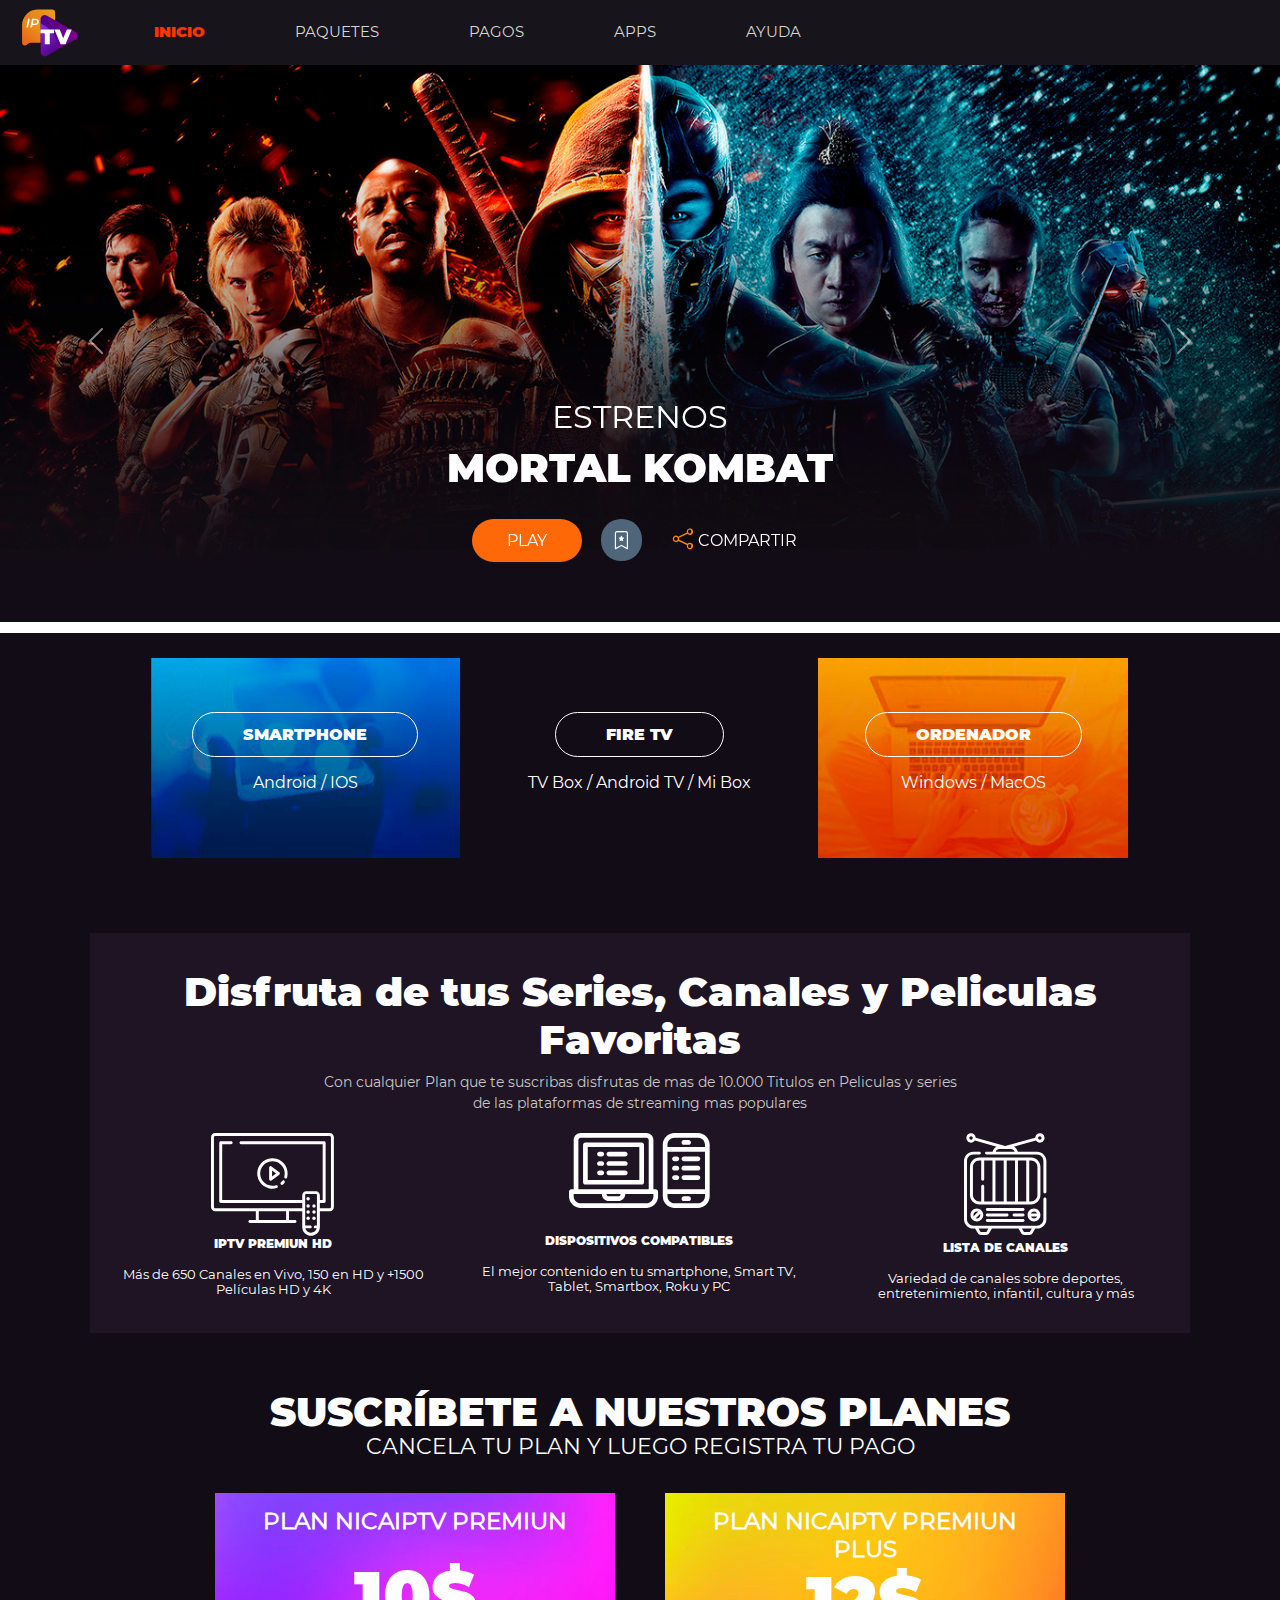
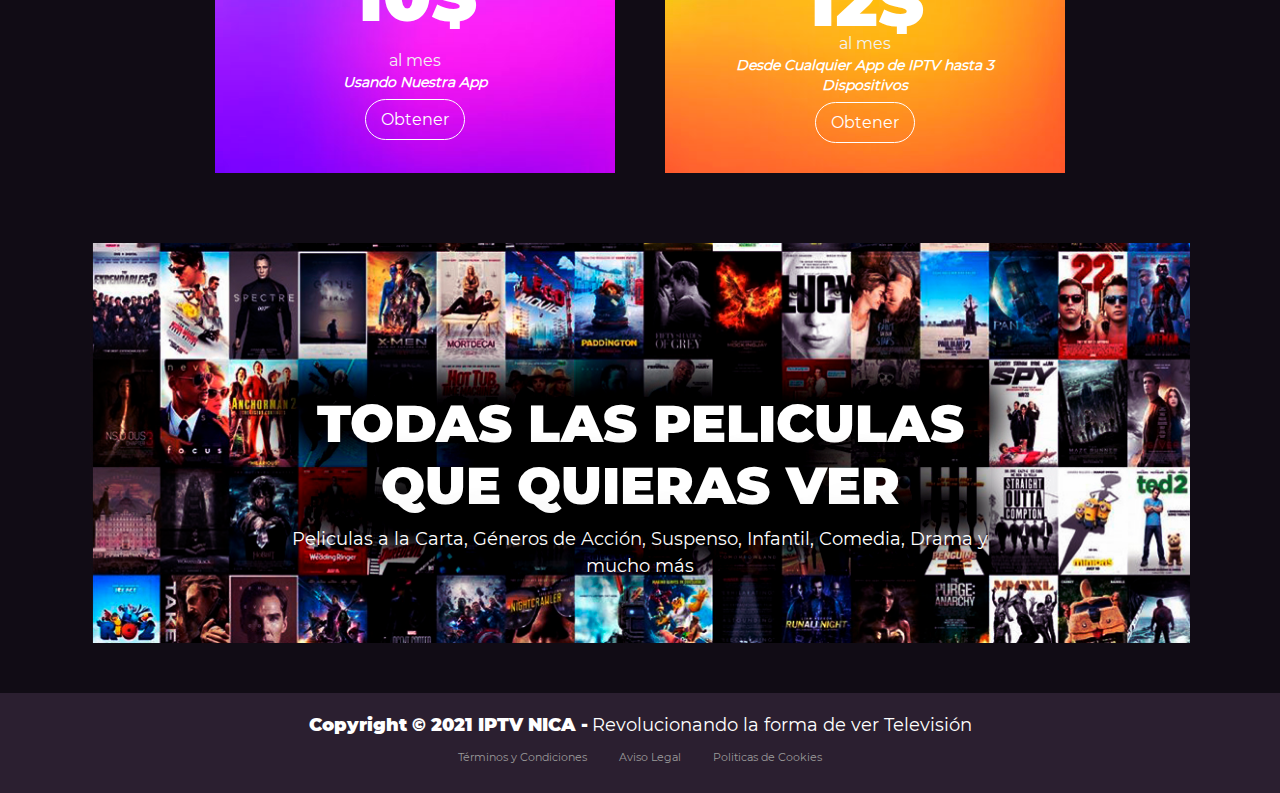
==== index.html @ 57c1db30 "Add files via upload" ====
<!DOCTYPE html>
<html>
<head>
	<title>TvNica</title>
	<meta charset="utf-8">
	<link rel="stylesheet" type="text/css" href="css/estilos.css">
	<link rel="stylesheet" type="text/css" href="css/bootstrap.min.css">
	<meta name="viewport" content="width=device-width, user-scalable=no, initial-scale=1.0, maximun-scale=1.0, minimun-scale=1.0">
	<link rel="stylesheet" type="text/css" href="icons/bootstrap-icons.css">
	<link rel="stylesheet" type="text/css" href="css/querys.css">
</head>
<body>
	<header>
		<nav class="menu container-fluid">
			<img src="img/logo.svg" class="logo">
			<ul class="menu_items" id="menu_i">
				<li><a id="active">Inicio</a></li>
				<li><a href="#">Paquetes</a></li>
				<li><a href="#">Pagos</a></li>
				<li><a href="#">Apps</a></li>
				<li><a href="#">Ayuda</a></li>
			</ul>

			<i class="bi bi-list btn_menu" onclick="scrollmenu()"></i>
		</nav>
	</header><br><br>

<div class="">
	<div id="carouselExampleControls" class="carousel slide">
  		<div class="carousel-inner slide1a">
    		<div class="carousel-item active">
    			<div class="premicia">
    				<h2>ESTRENOS</h2>
     		 		<h1>MORTAL KOMBAT</h1><br> 		
     		 		<a href="#" class="btn_play">Play</a>
     		 		<i class="bi bi-bookmark-star favorito"></i>
     		 		<a class="sharebtn"><i class="bi bi-share compartir"></i>COMPARTIR</a>
    			</div>
   		 </div>
   		 <div class="carousel-item slide1b">
     		     <div class="premicia">
    				<h2>ESTRENOS</h2>
     		 		<h1>GODZILLA VS KONG</h1><br> 		
     		 		<a href="#" class="btn_play">Play</a>
     		 		<i class="bi bi-bookmark-star favorito"></i>
     		 		<a class="sharebtn"><i class="bi bi-share compartir"></i>COMPARTIR</a>
    			</div>
    	 </div>
    	<div class="carousel-item slide1c">
        	   <div class="premicia">
    				<h2>ESTRENOS</h2>
     		 		<h1>SOUL</h1><br> 		
     		 		<a href="#" class="btn_play">Play</a>
     		 		<i class="bi bi-bookmark-star favorito"></i>
     		 		<a class="sharebtn"><i class="bi bi-share compartir"></i>COMPARTIR</a>
    			</div>
    	</div>
  </div>

  <a class="carousel-control-prev" href="#carouselExampleControls" role="button" data-slide="prev">
    <span class="carousel-control-prev-icon" aria-hidden="true"></span>
    <span class="sr-only"></span>
  </a>
  <a class="carousel-control-next" href="#carouselExampleControls" role="button" data-slide="next">
    <span class="carousel-control-next-icon" aria-hidden="true"></span>
    <span class="sr-only"></span>
  </a>
</div>
</div>
<!-- fin slider -->
<!-- Segunda Seccion -->
	<div class="bodyB">
		<div class="areaApps">
			<div class="areaCenter">
				<div class="phone">
					<div class="bodyphone txtapp">
						
						<a href="">smartphone</a><br><br>
						<p>Android / IOS</p>

					</div>
				</div>
				<div class="firetv">
					<div class="bodyfiretv txtapp">
						
						<a href=""> fire tv</a><br><br>
						<p>TV Box / Android TV / Mi Box</p>

					</div>
				</div>
				<div class="ordenador">
					<div class="bodyordenador txtapp">
						
						<a href="">ordenador</a><br><br>
						<p>Windows / MacOS</p>

					</div>
				</div>
			</div>
		</div>

		<div class="areaInfo">
			<div class="areaInfoCenter">

				<div class="infoSup">
					<h2>Disfruta de tus Series, Canales y Peliculas Favoritas</h2>
					<p>Con cualquier Plan que te suscribas disfrutas de mas de 10.000 Titulos en Peliculas y series de las plataformas de streaming mas populares</p>
				</div>

				<div class="infoInf">
					<div class="infoSection">
						<img src="img/iconiptvpremiumhd.svg" class="infoImgA">
						<p class="tittleInfo">IPTV PREMIUN HD</p>
						<p class="infoP">Más de 650 Canales en Vivo, 150 en HD y +1500 Películas HD y 4K</p>						
					</div>
					<div class="infoSection">
						<img src="img/dispositivoscompatibles.svg" class="infoImgB">
						<p class="tittleInfo">DISPOSITIVOS COMPATIBLES</p>
						<p class="infoP">El mejor contenido en tu smartphone, Smart TV, Tablet, Smartbox, Roku y PC</p>
					</div>
					<div class="infoSection">
						<img src="img/listacanales.svg" class="infoImgC">
						<p class="tittleInfo">LISTA DE CANALES</p>
						<p class="infoP">Variedad de canales sobre deportes, entretenimiento, infantil, cultura y más</p>
					</div>
				</div>
			</div>
		</div>

		<!-- Paquetes -->
		<div class="packetSectionE">
			<div class="packetSection">
				<div class="packetTittle">
					<h2 class="txtPacketEnc">Suscríbete a Nuestros Planes</h2>
					<p class="txtPacketEncDesc">Cancela tu plan y luego registra tu pago</p>
				</div>
				<div class="packetAE">
					<div class="packetA">
						<h3 class="packetPlanTittle">PLAN NicaIpTv PREMIUN</h3>
						<h2 class="packetCost cost1">10$</h2>
						<p class="packetDuration">al mes</p>
						<p class="packetDescription"><i>Usando Nuestra App</i></p>
						<a href="#" class="getPacket">Obtener</a>
					</div>
				</div>
				<div class="packetBE">
					<div class="packetB">
						<h3 class="packetPlanTittle">PLAN NicaIpTv PREMIUN PLUS</h3>
						<h2 class="packetCost">12$</h2>
						<p  class="packetDuration">al mes</p>
						<p class="packetDescription"><i>Desde Cualquier App de IPTV hasta 3 Dispositivos</i></p>
						<a href="#" class="getPacket">Obtener</a>
					</div>
				</div>

			</div>
		</div>


<!-- LISTA DE PELICULAS -->
	<div class="movieListE">
		<div class="movieList">
			<h3 class="listaPeliTittle">Todas las Peliculas que quieras ver</h3>
			<p class="listaPeliDesc">
				Peliculas a la Carta, Géneros de Acción, Suspenso, Infantil, Comedia, Drama y mucho más
			</p>
		</div>
	</div>
<!-- Fin Segunda Seccion -->
<footer class="footerMain">
	<h3>Copyright © 2021 IPTV NICA -</h3> <p>Revolucionando la forma de ver Televisión</p><br>
	<h6 class="commentF">Términos y Condiciones</h6>  <h6 class="commentF">Aviso Legal</h6>	<h6 class="commentF">Politicas de Cookies</h6>
</footer>
</div>

	


	<script src="https://code.jquery.com/jquery-3.3.1.slim.min.js" integrity="sha384-q8i/X+965DzO0rT7abK41JStQIAqVgRVzpbzo5smXKp4YfRvH+8abtTE1Pi6jizo" crossorigin="anonymous"></script>
<script src="https://cdnjs.cloudflare.com/ajax/libs/popper.js/1.14.7/umd/popper.min.js" integrity="sha384-UO2eT0CpHqdSJQ6hJty5KVphtPhzWj9WO1clHTMGa3JDZwrnQq4sF86dIHNDz0W1" crossorigin="anonymous"></script>
<script src="https://stackpath.bootstrapcdn.com/bootstrap/4.3.1/js/bootstrap.min.js" integrity="sha384-JjSmVgyd0p3pXB1rRibZUAYoIIy6OrQ6VrjIEaFf/nJGzIxFDsf4x0xIM+B07jRM" crossorigin="anonymous"></script>
<script src="js/script.js"></script>
<script src="js/jquery-3.5.1.min.js"></script>
<script src="js/bootstrap.min.js"></script>
</body>
</html>
---- css/estilos.css ----
*, *:before, *:after {
	margin:0;
	padding: 0;
	outline: 0;
	box-sizing: border-box;
	font-family: "Montserrat-Regular";
}
@font-face{
	font-family: "Montserrat-Regular";
	src:url("../fonts/montserrat/Montserrat-Regular.ttf");
}

@font-face{
	font-family: "Montserrat-Black";
	src:url("../fonts/montserrat/Montserrat-Black.ttf");
}
header{
	background-color: #18141b;
	height: 65px;
	width: 100%;
	position: fixed;
	z-index: 100;
}
.menu{
	position: relative;
	display: flex;
	z-index: 100;
}
.logo{
	width: 55px;
	transition: all .2s;
	margin-top: -15px;
	margin-left: 10px;
}
#active{
	font-family: "Montserrat-Black";
	color:#f83600;
	border-bottom: none;
}
.menu_items{
	display: flex;
	list-style: none;
	
}
.menu_items li{
	margin:0 5px;
}

.menu_items li a:hover{
	transition: all .2s;
	font-weight: bold;
	padding: 19px 40px;
	border-bottom: 6px solid #fe8c00;
	background-color: #201b24;
}
.menu_items li a{
	color: #d6d6d6;
	text-decoration: none;
	padding: 21px 40px;
	font-size: 15px;
	display: block;
	text-transform: uppercase;
}
.btn_menu{
	margin-right: 25px;
	font-size: 45px;
	color: #fff;
	cursor: pointer;
	display: none;
}
.slide1a, .slide1b, .slide1c{ height: 585px; background-size: 100%; background-repeat: no-repeat;}
.slide1a{ background-image: url('../img/mortalkombat.jpg'); }
.slide1b{ background-image: url('../img/godzillavskong.jpg'); }
.slide1c{ background-image: url('../img/soul.jpg'); }
.premicia{
	width: 500px;
	height: 225px;
	color: #fff;
	margin: 350px auto 0 auto;
	text-align: center;
}
h1{
	font-family: "Montserrat-Black";
}
.btn_play{ text-decoration: none; 
	color: #fff;
	background-color: #ff6807;
	text-transform: uppercase;
	padding: 12px 35px;
	border-radius: 25px;
	margin-right: 15px;
}
.btn_play:hover{
	transition: all .25s;
	color: #fff;
	background-color: #ff9600;

}
.sharebtn{
	cursor: pointer;
	text-decoration: none;
	color: #fff;
	border-radius: 25px;
	padding: 10px 12px;

}
.sharebtn:hover{
	color: #fff;
	transition: all .2s;
	background-color: #009bdb;

}
.favorito{ 
	background-color: #4e657a;
	padding: 10px 12px;
	border-radius: 20px;
	font-size: 18px;
	cursor: pointer;
	margin-right: 15px;
	  }
.favorito:hover{
	transition: all .2s;
	color: #fff;
	background-color: #ffc600;

}
.compartir{
	color: #fe8c00;
	margin-right: 5px;
	font-size: 20px;
}
.bodyB{
	background-color: #110c15;
}
.areaApps{
	width: 100%;
	height: 250px;
}
.areaCenter{
	height: 100%;
	width: 1000px;
	margin:auto;
}
/*Apps Cuadros*/
.phone{
	width: 33%;
	height: 100%;
	display: inline-block;
	padding: 25px 10px;
}
.firetv{	
	width: 33%;
	height: 100%;
	display: inline-block;
	padding: 25px 10px;
}
.ordenador{	
	width: 33%;
	height: 100%;
	display: inline-block;
	padding: 25px 10px;
}
.bodyphone{ 
	background-image: url('../img/smartphone.jpg');
	height: 100%;
	background-repeat: no-repeat;
	background-size: 100% 100%;
 }
.bodyfiretv{ 
	height: 100%;
	background-image: url('../img/firetv.jpg');
	background-repeat: no-repeat;
	background-size: 100% 100%;
 }
.bodyordenador{ 
	height: 100%;
	background-image: url('../img/ordenador.jpg');
	background-repeat: no-repeat;
	background-size: 100% 100%;
 }
 .txtapp{
 	color: #fff;
 	text-align: center;
 	padding-top: 65px;
 }
 .txtapp a{
 	color: #fff;
 	text-transform: uppercase;
 	font-family: "Montserrat-Black";
 	text-decoration: none;
 	border:solid 1px #fff;
 	border-radius: 25px;
 	padding: 12px 50px;
 }
.txtapp a:hover{
	transition: all .2s;
	color: ;
	background-color: #fff;
}

.areaInfo{ width: 100%; height: 400px; margin-top: 50px;}
.areaInfoCenter{ margin: auto; width: 1100px; height: 100%; background:#1e1423; color: #fff; text-align: center;}
.infoSup{ width: 100%; height: 50%; padding: 5px 25px;}
.infoSup h2{ 
	margin-top: 30px;
	font-size: 40px;
	font-family: "Montserrat-Black"; 
}
.infoSup p{ 
	display: inline-block;
	padding: 0 200px;
	font-size: 14px;
	color: #c9c7c5;
 }
.infoInf { width: 100%; height: 50%; }
.infoSection { width: 33.3%; height: 100%; float: left;}
.tittleInfo{
	font-family: "Montserrat-Black"; 
	font-size: 12px;
	line-height: 5px;
}
.infoP{
	line-height: 15px;
	font-size: 13px;
	display: inline-flex;
	padding: 0 25px;
}
.infoImgA{ margin-bottom: 5px; }
.infoImgB{ margin-bottom: 30px; }
.infoImgC{ margin-bottom: 10px; }

.planesSection{
	width: 100%;
	height: 500px;
}
/*Paquetes*/
.packetSectionE{ width: 100%; height: 410px; margin-top: 55px;}
.packetSection{ width: 900px; height: 100%; margin:auto; color: #fff; text-align: center;}
.packetTittle{ width: 100%; height: 80px; text-transform: uppercase;}
.packetAE{ width: 50%; height: 330px; float: left; padding: 25px;}
.packetBE{ width: 50%; height: 330px; float: left; padding: 25px;}

.packetAE:hover{ transition:all .25s; background-color: #271c30; }
.packetBE:hover{ transition:all .25s; background-color: #271c30; }

.packetA{ width: 100%; height: 100%; background-image: url('../img/planpremium.jpg'); background-repeat: no-repeat; background-size: 100% 100%; padding: 15px 35px;}
.packetB{ width: 100%; height: 100%; background-image: url('../img/planpremiumplus.jpg'); background-repeat: no-repeat; background-size: 100% 100%; padding: 15px 35px;}

.txtPacketEnc{ font-family: "Montserrat-Black"; font-size: 40px; }
.txtPacketEncDesc{ line-height: 5px; font-size: 22px; }


/*txt internos del cuadro*/
.packetPlanTittle{ font-weight: bold; text-transform: uppercase; font-size: 23px;}
.packetCost{ font-family: "Montserrat-Black"; font-size: 70px; line-height: 60px;}
.packetDuration{ line-height:10px; color: #f2f2f2;}
.packetDescription{ line-height: 20px; font-size: 14px; font-weight: bold; margin-top: -10px; }
.getPacket{ color: #fff; text-decoration: none;  border:solid 1px #fff; border-radius: 25px; padding: 10px 15px;}

.getPacket:hover{ transition:all .25s; background-color: #fff; }
/*1cuadro */
.cost1{margin:30px 0;}

/*Lista de peliculas*/
.movieListE{ width: 100%; height: 400px; margin-top: 45px; }
.movieList{ width: 1100px; height: 100%; margin:auto; background-image: url('../img/listapeliculas.jpg'); background-size: 100% 100%; text-align: center; color: #fff; padding: 150px 200px 0 200px; text-shadow: 0px 0px 30px rgba(0, 0, 0, 1);}

.listaPeliTittle{ font-family: "Montserrat-Black"; font-size: 52px; text-transform: uppercase; }
.listaPeliDesc{ font-size: 18px;  text-shadow: 0px 0px 80px rgba(0, 0, 0, 2); }

/*footer*/
.footerMain{
	background-color: #2b1f30;
	width: 100%;
	height: 100px;
	margin-top: 50px;
	color: #fff; 
	text-align: center;
}

.footerMain h3, .footerMain p{ display: inline-block; font-size: 18px; margin-top: 30px; line-height: 5px;}
.footerMain h3{ font-family: "Montserrat-Black"; }
.commentF{	display: inline-block; font-size: 11px; color: #9b9b9b; margin:-20px 14px 0 14px;}
---- css/querys.css ----
.border{
	border:solid .4px #6f6f6f;
	box-sizing: border-box;
}
@media screen and (max-width: 1200px){
	/*tamaño del slider*/
	#carouselExampleControls, .carousel-item, .carousel-inner {
	height: 500px;
	}
	.premicia{
			margin: 240px auto 0 auto;
	}
	/*tamaño del slider*/

	/*area apps*/
	.areaCenter{
		width: 100%;
	}
	/*Area Info*/
	.areaInfoCenter{
		width: 100%;
	}
	.infoSup h2{
		font-size: 35px;
		margin-top: 30px;
	}
	.infoSup p{ 
		padding: 0 100px;
		font-size: 12px;
 	}
 	.tittleInfo{
		font-family: "Montserrat-Black"; 
		font-size: 12px;
		line-height: 0px;
	}
 	.infoP{
 		line-height: 15px;
		font-size: 12px;
		padding: 0 25px;
	}
}
@media screen and (max-width: 1100px){
	.movieList{ width: 100%; }
}
@media screen and (max-width: 1000px){
		/*Precios*/
		.packetSection{ width: 100%; margin:auto;}
}
@media screen and (max-width: 952px){
	header{
		height: 60px;
	}
	/*tamaño slider*/
	#carouselExampleControls, .carousel-item, .carousel-inner {
	height: 355px;
	}
	.premicia{
			margin: 240px auto 0 auto;
	}
	/*tamaño slider*/
}
@media screen and (max-width: 900px){
	/*tamaño slider*/
	#carouselExampleControls, .carousel-item, .carousel-inner {
	height: 390px;
	}
	.premicia{
			margin: 230px auto 0 auto;
	}
	body{
		background-color: pink;
	}
	/*tamaño slider*/

	/*lista peliculas*/
	.movieListE{display: none;}

	/*footer*/
	.footerMain h3, .footerMain p{ font-size: 15px; margin-top: 30px;}
	.footerMain h3{ font-family: "Montserrat-Black"; }
}
@media screen and (max-width: 858px){
	/*tamaño slider*/
	#carouselExampleControls, .carousel-item, .carousel-inner {
	height: 355px;
	}
	.premicia{
			margin: 170px auto 0 auto;
	}
	/*tamaño slider*/
	.menu{
			height: 60px;
			display: flex;
			justify-content: space-between;
			z-index: 2000;
	}
	.btn_menu{
		display: inline-flex;
		margin:10px 0 0 0;
	}
	.menu_items{
		position: fixed;
		width: 100vw;
		background: #6f6f6f;
		top: -100vh;
		text-align: center;
		transition: all .4s;
		flex-direction: column;
		padding: 0;
		margin-left: -15px;
	}
	.menu_items li{
		margin: 30px 0 0 0;
		line-height: 30px;
	}
	.menu_items li:hover{
		background: none;
	}
	.menu_items li a{
		color:#fff;
	}
	.menu_items li a:hover{
		color: #e6e6e6;
		border:none;
	}
	.logo{
		width: 50px;
		margin:5px 0 0 0;
	}
	body{ background-color: yellow; }
		/*Apps*/
		.areaApps{
			height: 750px;
		}
		.phone{
			width: 100%;
			height: 250px;
		}
		.firetv{
			width: 100%;
			height: 250px;
		}
		.ordenador{
			width: 100%;
			height: 250px;
		}
	/*Fin apps*/

	/*precios*/
	.txtPacketEnc{ font-family: "Montserrat-Black"; font-size: 34px; }
	.txtPacketEncDesc{ line-height: 5px; font-size: 16px; }
	.cost1{margin:15px 0;}

}
@media screen and (max-width: 750px){
		/*tamaño slider*/
		#carouselExampleControls, .carousel-item, .carousel-inner {
		height: 305px;
		}
		.premicia{
			margin: 145px auto 0 auto;
		}
		body{ background-color: orange; }
	/*tamaño slider*/
}
@media screen and (max-width: 700px){
		/*tamaño slider*/
		#carouselExampleControls, .carousel-item, .carousel-inner {
		height: 250px;
		}
		.premicia{
			margin: 120px auto 0 auto;
		}
		body{ background-color: blue; }
	/*tamaño slider*/
}
@media screen and (max-width: 650px){
	/*tamaño slider*/
		#carouselExampleControls, .carousel-item, .carousel-inner {
		height: 255px;
		}
		.premicia{
			margin: 100px auto 0 auto;
		}
		body{ background-color: green; }
	/*tamaño slider*/

		/*Area Info*/
		.areaInfo{ width: 100%; height: 750px; margin-top: 50px; background:#1e1423;}
		.areaInfoCenter{
		width: 100%;
		height: 350px;
		}
		.infoSection { width: 100%; height: 100%; border-bottom: solid .4px #6f6f6f; margin-bottom: 20px;}
		.infoSup h2{
		font-size: 35px;
		margin-top: 30px;
		}
		.infoSup p{ 
		padding: 0 100px;
		font-size: 12px;
 		}
 		.tittleInfo{
		font-family: "Montserrat-Black"; 
		font-size: 12px;
		line-height: 0px;
		}
 		.infoP{
 		line-height: 15px;
		font-size: 12px;
		padding: 0 25px;
		}

		/*PRECIOS*/

		.txtPacketEnc{ font-family: "Montserrat-Black"; font-size: 25px; }
		.txtPacketEncDesc{ line-height: 5px; font-size: 12px; }

		.packetPlanTittle{ font-size: 18px;}
		.packetCost{ font-size: 62px; }

}
@media screen and (max-width: 600px){
	/*tamaño slider*/
		#carouselExampleControls, .carousel-item, .carousel-inner {
		height: 220px;
		}
		.premicia{
			margin: 60px auto 0 30px;
		}
		body{ background-color: red; }
		h1{font-size: 25px;}
		h2{font-size: 15px;}
	/*tamaño slider*/
	/*Apps*/
		.areaApps{
			height: 750px;
		}
		.phone{
			width: 100%;
			height: 250px;
		}
		.firetv{
			width: 100%;
			height: 250px;
		}
		.ordenador{
			width: 100%;
			height: 250px;
		}
	/*Fin apps*/
	/*info*/
	.infoSup h2{
		font-size: 25px;
		margin-top: 15px;
	}
	.infoSup p{ 
		padding: 0 80px;
		font-size: 11px;
 	}
 	.footerMain h3, .footerMain p{ display: inline-block; font-size: 14px; margin-top: 30px; line-height: 5px;}
}
@media screen and (max-width: 555px){

	/*pagos*/
	.packetPlanTittle{ font-size: 14px;}
	.packetAE{ padding: 25px 15px;}
	.packetBE{ padding: 25px 15px;}
	/*footer*/
		.footerMain h3, .footerMain p{ font-size: 12px; margin-top: 25px; line-height: 2px;}
}

@media screen and (max-width: 500px){
	/*tamaño slider*/
		#carouselExampleControls, .carousel-item, .carousel-inner {
		height: 200px;
		}
		.premicia{
			margin: 55px 0 0 -15px;
		}
		.premicia h1{ font-size: 20px; margin:0; margin-top: 25px; }
		.premicia h2{ font-size: 15px; margin:0; display: none;}

		body{ background-color: brown; }
	/*tamaño slider*/
	/*footer*/
}
@media screen and (max-width: 485px){
	.packetSectionE{ height: 250px;}
	.packetTittle{ display: none;}
	.packetAE{ padding: 0px; height: 250px;}
	.packetBE{ padding: 0px; height: 250px;}

	.txtPacketEnc{  }
	.txtPacketEncDesc{  }

	.packetPlanTittle{}
	.packetCost{ font-size: 40px; }
	.packetDuration{}
	.packetDescription{ display: none; }
	.getPacket{ }
}
@media screen and (max-width: 430px){
	/*tamaño slider*/
		#carouselExampleControls, .carousel-item, .carousel-inner {
		height: 150px;
		}
		.premicia{
			margin: 5px 0 0 15px;
		}
		body{ background-color: cyan; }
	/*tamaño slider*/	

	/*precios*/
		.packetSectionE{ height: 150px;}
		.packetTittle{ display: none;}
		.packetAE{ padding: 0px; height: 200px;}
		.packetBE{ padding: 0px; height: 200px;}

		.txtPacketEnc{  }
		.txtPacketEncDesc{  }

		.packetPlanTittle{}
		.packetCost{ font-size: 40px; }
		.packetDuration{}
		.packetDescription{ display: none; }
		.getPacket{ }

		.cost1{margin:8px 0;}

		.premicia{		
			margin-left: -25px;
		}
}
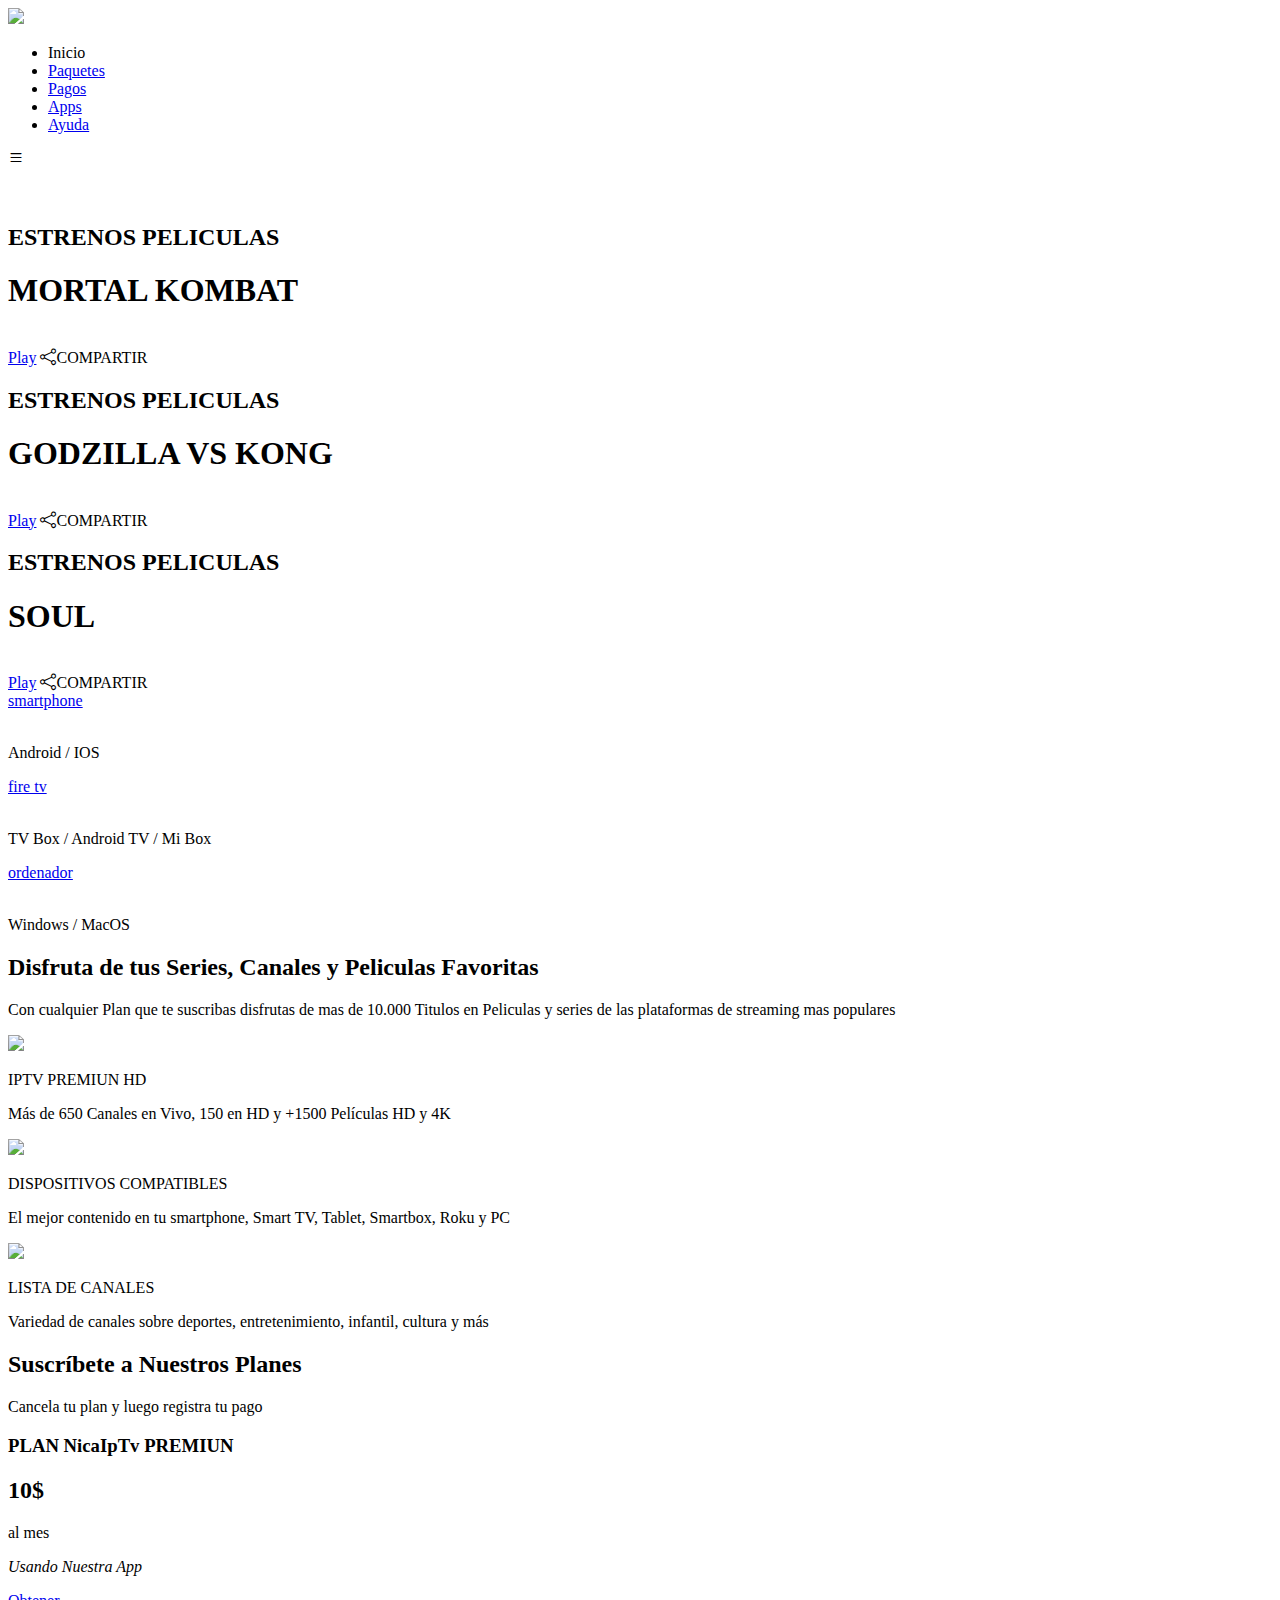
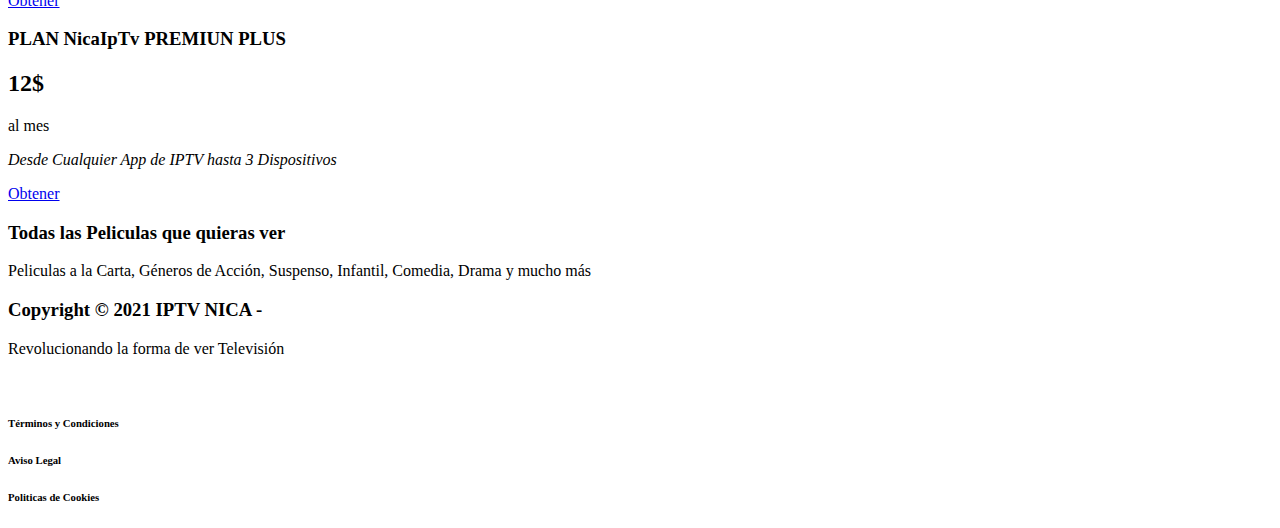
==== commit dc883f25: "Add files via upload" ====
--- a/index.html
+++ b/index.html
@@ -1,57 +1,65 @@
 <!DOCTYPE html>
 <html>
 <head>
-	<title>TvNica</title>
+	<title>TvNica IPTV Canales - Peliculas - Series</title>
 	<meta charset="utf-8">
 	<link rel="stylesheet" type="text/css" href="css/estilos.css">
 	<link rel="stylesheet" type="text/css" href="css/bootstrap.min.css">
+	<link rel="shortcut icon" href="img/icon.svg" />
 	<meta name="viewport" content="width=device-width, user-scalable=no, initial-scale=1.0, maximun-scale=1.0, minimun-scale=1.0">
 	<link rel="stylesheet" type="text/css" href="icons/bootstrap-icons.css">
 	<link rel="stylesheet" type="text/css" href="css/querys.css">
+	<meta name="description" content="Encuentra Peliculas, Series y tus canales Favoritos divierte en Casa con tu programacion preferida. IPTV la nueva manera de Ver Television">
+  	<meta name="keywords" content="IPTV, Canales, Television, Peliculas, Series, TelevisionHD">
+  	<meta name="author" content="TVNica505">
 </head>
-<body>
+<body class="hidden" id="bodym">
+	<!-- PRELOADER -->
+	<div class="preloadCentrado" id="preload">
+		<div class="lds-roller"><div></div><div></div><div></div><div></div><div></div><div></div><div></div><div></div></div>
+	</div>	
+	<!-- Main Menu -->
 	<header>
 		<nav class="menu container-fluid">
 			<img src="img/logo.svg" class="logo">
 			<ul class="menu_items" id="menu_i">
 				<li><a id="active">Inicio</a></li>
-				<li><a href="#">Paquetes</a></li>
-				<li><a href="#">Pagos</a></li>
-				<li><a href="#">Apps</a></li>
-				<li><a href="#">Ayuda</a></li>
+				<li><a href="paquetes.html">Paquetes</a></li>
+				<li><a href="pagos.html">Pagos</a></li>
+				<li><a href="apps.html">Apps</a></li>
+				<li><a href="ayuda.html">Ayuda</a></li>
 			</ul>
 
 			<i class="bi bi-list btn_menu" onclick="scrollmenu()"></i>
 		</nav>
 	</header><br><br>
-
+	<!-- End Main Menu -->
+
+	<!-- Slider -->
 <div class="">
 	<div id="carouselExampleControls" class="carousel slide">
   		<div class="carousel-inner slide1a">
     		<div class="carousel-item active">
     			<div class="premicia">
-    				<h2>ESTRENOS</h2>
+    				<h2>ESTRENOS PELICULAS</h2>
      		 		<h1>MORTAL KOMBAT</h1><br> 		
-     		 		<a href="#" class="btn_play">Play</a>
-     		 		<i class="bi bi-bookmark-star favorito"></i>
+     		 		<a href="pagos.html" class="btn_play">Play</a>
      		 		<a class="sharebtn"><i class="bi bi-share compartir"></i>COMPARTIR</a>
     			</div>
    		 </div>
    		 <div class="carousel-item slide1b">
      		     <div class="premicia">
-    				<h2>ESTRENOS</h2>
+    				<h2>ESTRENOS PELICULAS</h2>
      		 		<h1>GODZILLA VS KONG</h1><br> 		
-     		 		<a href="#" class="btn_play">Play</a>
-     		 		<i class="bi bi-bookmark-star favorito"></i>
+     		 		<a href="pagos.html" class="btn_play">Play</a>
      		 		<a class="sharebtn"><i class="bi bi-share compartir"></i>COMPARTIR</a>
     			</div>
     	 </div>
     	<div class="carousel-item slide1c">
         	   <div class="premicia">
-    				<h2>ESTRENOS</h2>
+    				<h2>ESTRENOS PELICULAS</h2>
      		 		<h1>SOUL</h1><br> 		
-     		 		<a href="#" class="btn_play">Play</a>
-     		 		<i class="bi bi-bookmark-star favorito"></i>
+     		 		<a href="pagos.html" class="btn_play">Play</a>
      		 		<a class="sharebtn"><i class="bi bi-share compartir"></i>COMPARTIR</a>
     			</div>
     	</div>
@@ -67,15 +75,18 @@
   </a>
 </div>
 </div>
-<!-- fin slider -->
-<!-- Segunda Seccion -->
+<!-- End Slider -->
+
+<!-- sub main container -->
 	<div class="bodyB">
+
+		<!-- download Area container -->
 		<div class="areaApps">
 			<div class="areaCenter">
 				<div class="phone">
 					<div class="bodyphone txtapp">
 						
-						<a href="">smartphone</a><br><br>
+						<a href="apps.html">smartphone</a><br><br>
 						<p>Android / IOS</p>
 
 					</div>
@@ -83,7 +94,7 @@
 				<div class="firetv">
 					<div class="bodyfiretv txtapp">
 						
-						<a href=""> fire tv</a><br><br>
+						<a href="apps.html"> fire tv</a><br><br>
 						<p>TV Box / Android TV / Mi Box</p>
 
 					</div>
@@ -91,7 +102,7 @@
 				<div class="ordenador">
 					<div class="bodyordenador txtapp">
 						
-						<a href="">ordenador</a><br><br>
+						<a href="apps.html">ordenador</a><br><br>
 						<p>Windows / MacOS</p>
 
 					</div>
@@ -99,6 +110,9 @@
 			</div>
 		</div>
 
+		<!-- download Area container -->
+
+		<!-- Area info -->
 		<div class="areaInfo">
 			<div class="areaInfoCenter">
 
@@ -126,8 +140,9 @@
 				</div>
 			</div>
 		</div>
-
-		<!-- Paquetes -->
+		<!-- end Area info -->
+
+		<!-- packet Section -->
 		<div class="packetSectionE">
 			<div class="packetSection">
 				<div class="packetTittle">
@@ -140,7 +155,7 @@
 						<h2 class="packetCost cost1">10$</h2>
 						<p class="packetDuration">al mes</p>
 						<p class="packetDescription"><i>Usando Nuestra App</i></p>
-						<a href="#" class="getPacket">Obtener</a>
+						<a href="paquetes.html" class="getPacket">Obtener</a>
 					</div>
 				</div>
 				<div class="packetBE">
@@ -149,15 +164,16 @@
 						<h2 class="packetCost">12$</h2>
 						<p  class="packetDuration">al mes</p>
 						<p class="packetDescription"><i>Desde Cualquier App de IPTV hasta 3 Dispositivos</i></p>
-						<a href="#" class="getPacket">Obtener</a>
+						<a href="paquetes.html" class="getPacket">Obtener</a>
 					</div>
 				</div>
 
 			</div>
 		</div>
-
-
-<!-- LISTA DE PELICULAS -->
+		<!-- End packet Section -->
+
+
+<!-- Movie Container -->
 	<div class="movieListE">
 		<div class="movieList">
 			<h3 class="listaPeliTittle">Todas las Peliculas que quieras ver</h3>
@@ -166,7 +182,9 @@
 			</p>
 		</div>
 	</div>
-<!-- Fin Segunda Seccion -->
+<!-- End Movie Container -->
+
+<!-- End Sub Main Container-->
 <footer class="footerMain">
 	<h3>Copyright © 2021 IPTV NICA -</h3> <p>Revolucionando la forma de ver Televisión</p><br>
 	<h6 class="commentF">Términos y Condiciones</h6>  <h6 class="commentF">Aviso Legal</h6>	<h6 class="commentF">Politicas de Cookies</h6>
